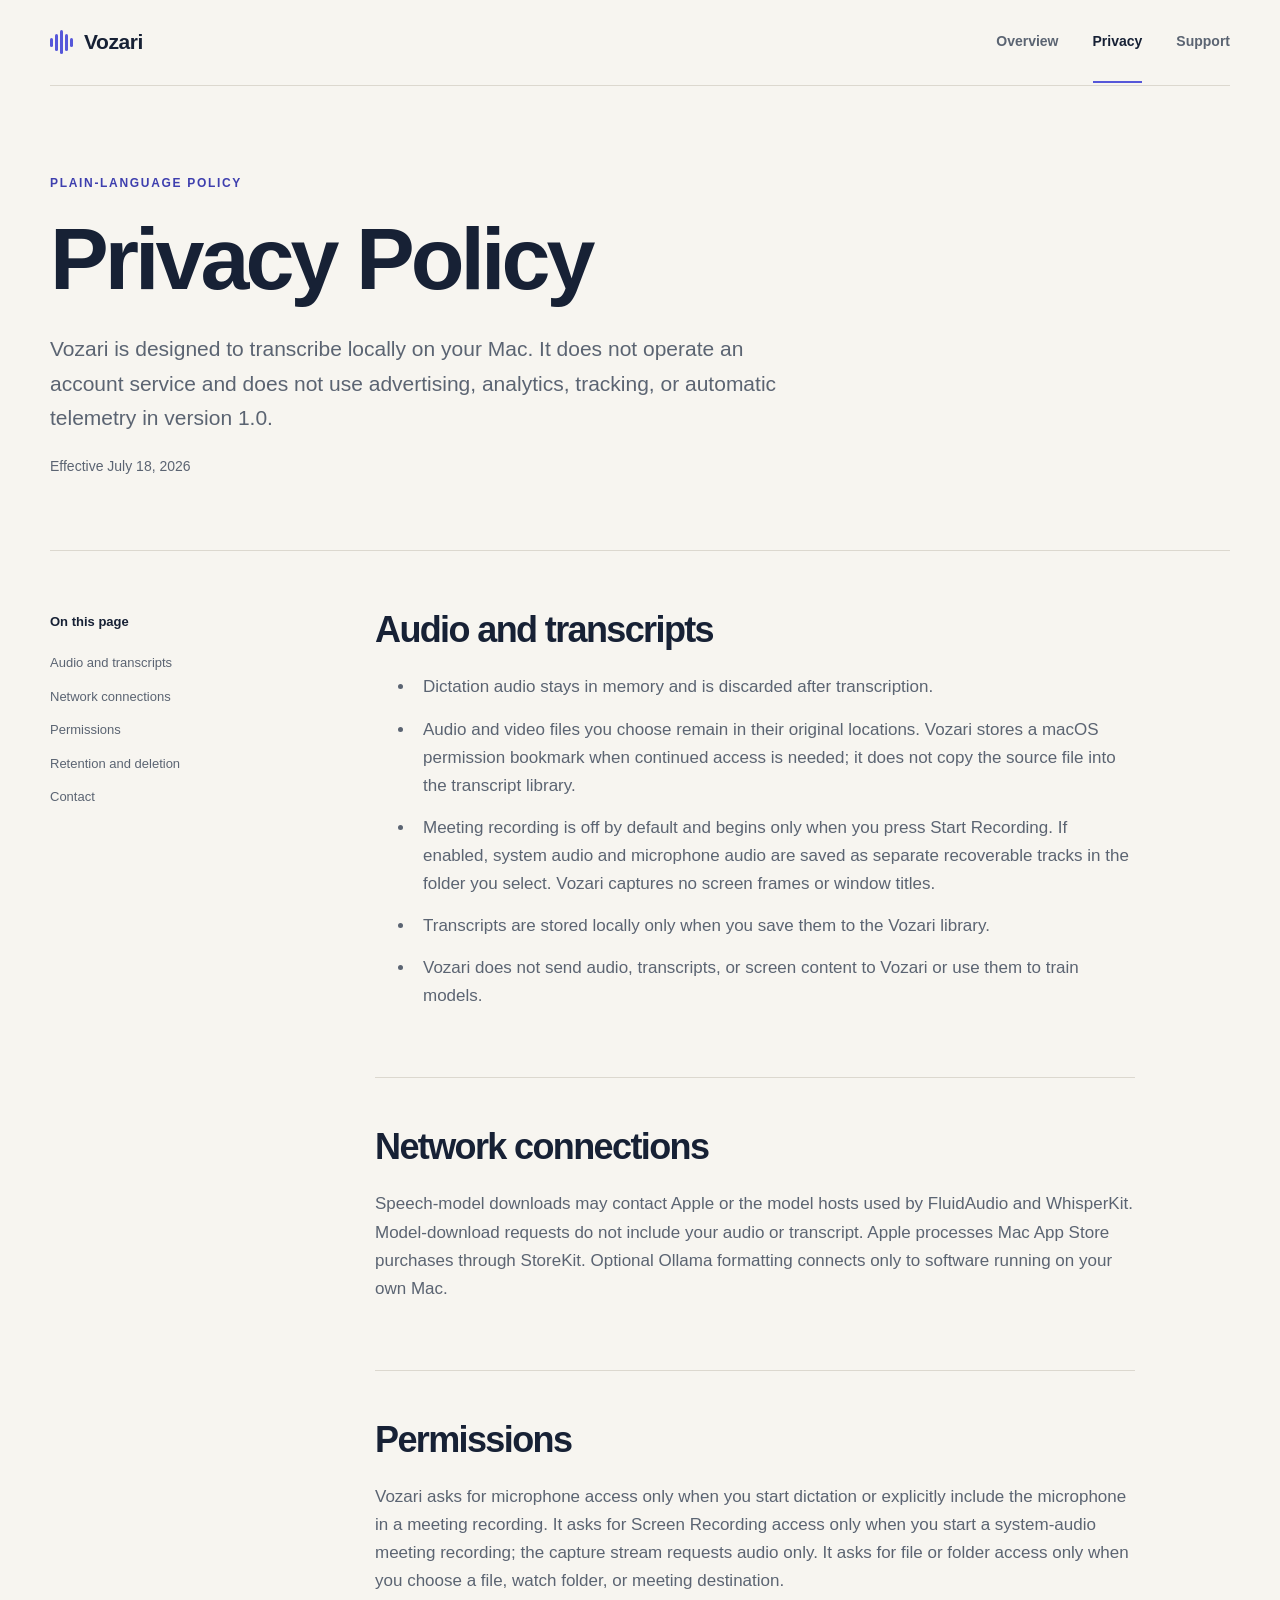
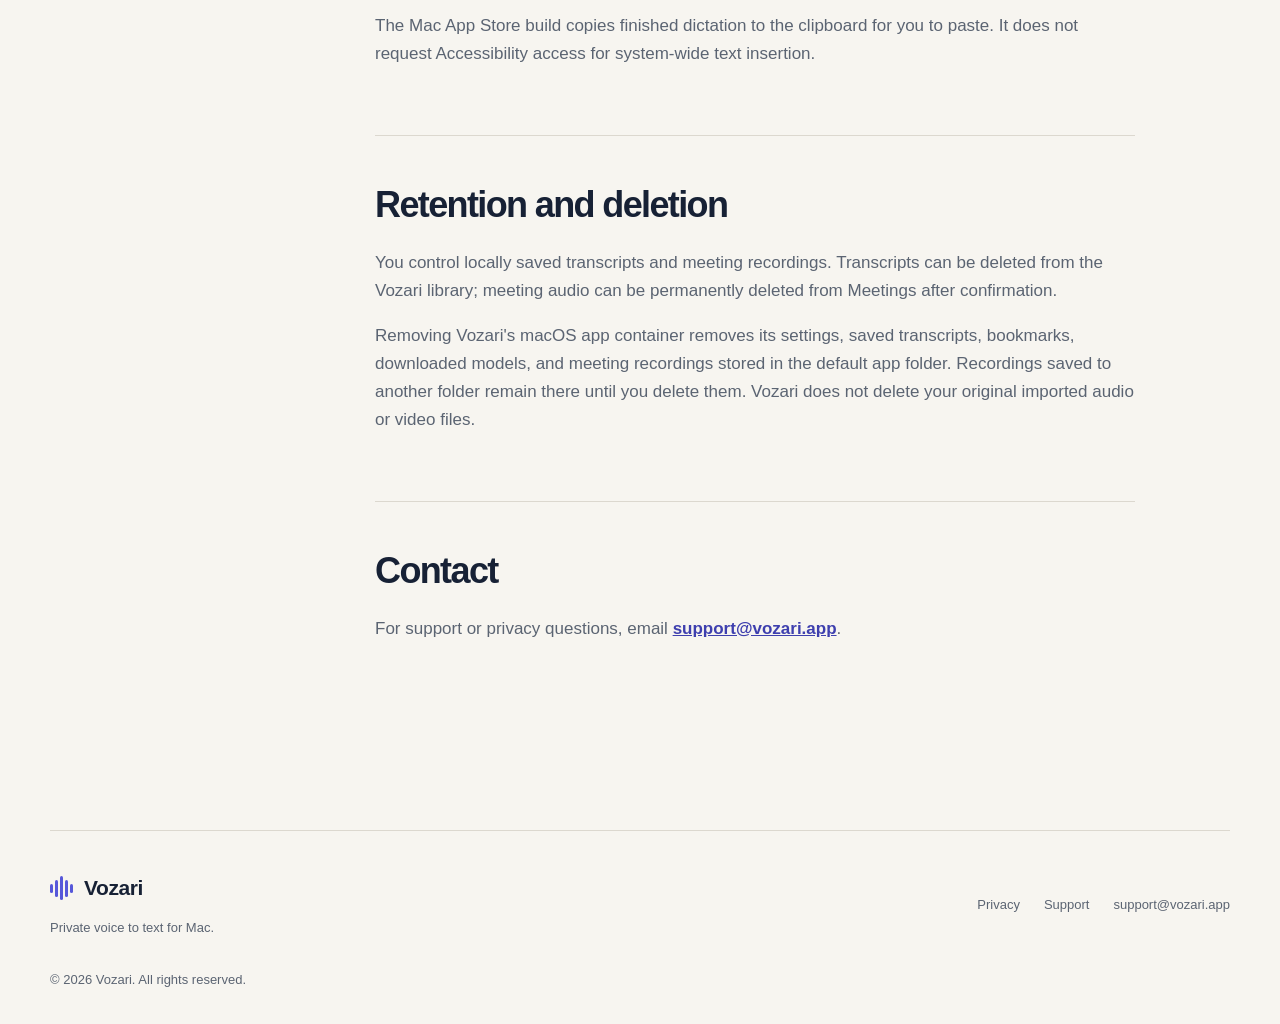
==== privacy/index.html @ 8a1f0684 "Publish Vozari privacy and support site" ====
<!doctype html>
<html lang="en">
<head>
  <meta charset="utf-8">
  <meta name="viewport" content="width=device-width, initial-scale=1">
  <title>Privacy Policy — Vozari</title>
  <meta name="description" content="How Vozari handles audio, transcripts, permissions, and network connections.">
  <meta name="theme-color" content="#f7f5f0">
  <link rel="canonical" href="https://kadin-hunter.github.io/Vozari-Portfolio/privacy/">
  <link rel="stylesheet" href="../styles.css">
</head>
<body>
  <a class="skip-link" href="#main-content">Skip to content</a>
  <header class="site-header">
    <a class="wordmark" href="../" aria-label="Vozari home"><span class="wordmark-mark" aria-hidden="true"><i></i><i></i><i></i><i></i><i></i></span>Vozari</a>
    <nav aria-label="Primary navigation"><a href="../">Overview</a><a href="./" aria-current="page">Privacy</a><a href="../support/">Support</a></nav>
  </header>
  <main class="document-page" id="main-content">
    <header class="document-hero">
      <p class="eyebrow">Plain-language policy</p>
      <h1>Privacy Policy</h1>
      <p class="document-summary">Vozari is designed to transcribe locally on your Mac. It does not operate an account service and does not use advertising, analytics, tracking, or automatic telemetry in version 1.0.</p>
      <p class="effective-date">Effective July 18, 2026</p>
    </header>
    <div class="document-layout">
      <aside class="document-nav" aria-label="Privacy policy sections"><p>On this page</p><a href="#audio">Audio and transcripts</a><a href="#network">Network connections</a><a href="#permissions">Permissions</a><a href="#retention">Retention and deletion</a><a href="#contact">Contact</a></aside>
      <article class="document-content">
        <section id="audio">
          <h2>Audio and transcripts</h2>
          <ul>
            <li>Dictation audio stays in memory and is discarded after transcription.</li>
            <li>Audio and video files you choose remain in their original locations. Vozari stores a macOS permission bookmark when continued access is needed; it does not copy the source file into the transcript library.</li>
            <li>Meeting recording is off by default and begins only when you press Start Recording. If enabled, system audio and microphone audio are saved as separate recoverable tracks in the folder you select. Vozari captures no screen frames or window titles.</li>
            <li>Transcripts are stored locally only when you save them to the Vozari library.</li>
            <li>Vozari does not send audio, transcripts, or screen content to Vozari or use them to train models.</li>
          </ul>
        </section>
        <section id="network"><h2>Network connections</h2><p>Speech-model downloads may contact Apple or the model hosts used by FluidAudio and WhisperKit. Model-download requests do not include your audio or transcript. Apple processes Mac App Store purchases through StoreKit. Optional Ollama formatting connects only to software running on your own Mac.</p></section>
        <section id="permissions"><h2>Permissions</h2><p>Vozari asks for microphone access only when you start dictation or explicitly include the microphone in a meeting recording. It asks for Screen Recording access only when you start a system-audio meeting recording; the capture stream requests audio only. It asks for file or folder access only when you choose a file, watch folder, or meeting destination.</p><p>The Mac App Store build copies finished dictation to the clipboard for you to paste. It does not request Accessibility access for system-wide text insertion.</p></section>
        <section id="retention"><h2>Retention and deletion</h2><p>You control locally saved transcripts and meeting recordings. Transcripts can be deleted from the Vozari library; meeting audio can be permanently deleted from Meetings after confirmation.</p><p>Removing Vozari's macOS app container removes its settings, saved transcripts, bookmarks, downloaded models, and meeting recordings stored in the default app folder. Recordings saved to another folder remain there until you delete them. Vozari does not delete your original imported audio or video files.</p></section>
        <section id="contact"><h2>Contact</h2><p>For support or privacy questions, email <a href="mailto:support@vozari.app">support@vozari.app</a>.</p></section>
      </article>
    </div>
  </main>
  <footer class="site-footer">
    <a class="wordmark footer-wordmark" href="../" aria-label="Vozari home"><span class="wordmark-mark" aria-hidden="true"><i></i><i></i><i></i><i></i><i></i></span>Vozari</a><p>Private voice to text for Mac.</p>
    <div class="footer-links"><a href="./">Privacy</a><a href="../support/">Support</a><a href="mailto:support@vozari.app">support@vozari.app</a></div><p class="copyright">© 2026 Vozari. All rights reserved.</p>
  </footer>
</body>
</html>
---- styles.css ----
:root{--ink:#172135;--muted:#5b6472;--paper:#f7f5f0;--line:#dcd8cf;--accent:#5657d9;--accent-dark:#3e3fae;--night:#18203b;--mint:#c8f0df}*{box-sizing:border-box}html{scroll-behavior:smooth}body{margin:0;background:var(--paper);color:var(--ink);font-family:ui-sans-serif,-apple-system,BlinkMacSystemFont,"SF Pro Text","Segoe UI",sans-serif;font-size:17px;line-height:1.65;text-rendering:optimizeLegibility}a{color:inherit}.skip-link{position:fixed;left:18px;top:14px;z-index:100;padding:10px 14px;background:var(--ink);color:#fff;transform:translateY(-160%);border-radius:8px}.skip-link:focus{transform:translateY(0)}.site-header,.site-footer,.hero,.feature-section,.privacy-callout,.closing,.document-page{width:min(1180px,calc(100% - 48px));margin-inline:auto}.site-header{min-height:86px;display:flex;align-items:center;justify-content:space-between;border-bottom:1px solid var(--line)}.wordmark{display:inline-flex;align-items:center;gap:11px;font-weight:760;font-size:21px;text-decoration:none;letter-spacing:-.02em}.wordmark-mark{height:24px;display:inline-flex;align-items:center;gap:2px}.wordmark-mark i{display:block;width:3px;border-radius:5px;background:var(--accent)}.wordmark-mark i:nth-child(1),.wordmark-mark i:nth-child(5){height:9px}.wordmark-mark i:nth-child(2),.wordmark-mark i:nth-child(4){height:17px}.wordmark-mark i:nth-child(3){height:24px}nav{display:flex;align-items:center;gap:34px;font-size:14px;font-weight:650}nav a{color:var(--muted);text-decoration:none;padding-block:28px;border-bottom:2px solid transparent}nav a:hover,nav a:focus-visible,nav a[aria-current=page]{color:var(--ink);border-color:var(--accent)}.hero{min-height:670px;display:grid;grid-template-columns:1.03fr .97fr;gap:72px;align-items:center;padding-block:78px 96px}.eyebrow{margin:0 0 18px;color:var(--accent-dark);font-size:12px;font-weight:780;letter-spacing:.14em;text-transform:uppercase}h1,h2,h3{margin-top:0;line-height:1.07;letter-spacing:-.045em}h1{font-size:clamp(58px,7vw,94px);margin-bottom:30px;font-weight:760}h2{font-size:clamp(38px,5vw,64px);font-weight:720}h3{font-size:24px;font-weight:700}.hero-lede{max-width:610px;color:var(--muted);font-size:21px;line-height:1.6;margin:0 0 32px}.hero-actions{display:flex;flex-wrap:wrap;gap:12px}.button{display:inline-flex;min-height:48px;align-items:center;justify-content:center;padding:0 20px;border:1px solid var(--ink);border-radius:9px;text-decoration:none;font-size:14px;font-weight:720;transition:transform .15s ease,background .15s ease}.button:hover{transform:translateY(-2px)}.button-primary{background:var(--ink);color:#fff}.button-primary:hover{background:var(--accent-dark)}.button-secondary{background:transparent;color:var(--ink)}.availability{margin:20px 0 0;color:var(--muted);font-size:13px}.voice-card{position:relative;background:var(--night);color:#fff;padding:27px;border-radius:18px;box-shadow:0 30px 70px rgba(24,32,59,.2);transform:rotate(1.3deg)}.voice-card:before{content:"";position:absolute;inset:-16px 18px 18px -16px;z-index:-1;border:1px solid #b9b5ac;border-radius:18px;transform:rotate(-2deg)}.voice-card-bar{display:flex;align-items:center;gap:9px;color:#d9dcef;font-size:13px}.status-dot{width:8px;height:8px;background:#ff736f;border-radius:50%;box-shadow:0 0 0 5px rgba(255,115,111,.12)}.timer{margin-left:auto;font-variant-numeric:tabular-nums;color:#9ca4c9}.waveform{height:128px;display:flex;align-items:center;justify-content:center;gap:7px;padding-top:24px}.waveform span{width:5px;border-radius:5px;background:linear-gradient(180deg,#a9aaff,#6ce0c0)}.transcript-line{margin:20px 0 28px;color:#f7f7fb;font-size:19px;line-height:1.55}.local-badge{display:inline-flex;align-items:center;gap:8px;border-top:1px solid rgba(255,255,255,.14);padding-top:18px;width:100%;color:#b8e8d7;font-size:13px}.feature-section{padding:112px 0;border-top:1px solid var(--line)}.section-intro{max-width:730px;margin-bottom:58px}.section-intro h2{margin-bottom:0}.feature-grid{display:grid;grid-template-columns:repeat(3,1fr);border-top:1px solid var(--line)}.feature-card{padding:35px 38px 25px 0;border-right:1px solid var(--line)}.feature-card+.feature-card{padding-left:38px}.feature-card:last-child{border-right:0}.feature-number{display:block;color:var(--accent);font:700 12px/1 ui-monospace,monospace;letter-spacing:.1em;margin-bottom:55px}.feature-card h3{margin-bottom:17px}.feature-card p{color:var(--muted);margin:0}.privacy-callout{background:var(--night);color:#fff;padding:78px 82px;margin-block:24px 112px;display:grid;grid-template-columns:1fr 1fr;gap:70px;border-radius:18px}.eyebrow.light{color:var(--mint)}.privacy-callout h2{margin-bottom:0}.privacy-copy{padding-top:29px}.privacy-copy p{color:#d6daeb;font-size:19px;margin:0 0 28px}.privacy-copy a,.contact-panel a{color:var(--mint);font-weight:700;text-decoration:none}.privacy-copy a:hover,.contact-panel a:hover{text-decoration:underline}.closing{text-align:center;padding:72px 0 126px}.closing h2{margin-bottom:16px}.closing p:not(.eyebrow){color:var(--muted);margin:0 0 27px}.site-footer{border-top:1px solid var(--line);padding:40px 0 34px;display:grid;grid-template-columns:1fr auto;gap:12px 40px;align-items:center;font-size:13px;color:var(--muted)}.footer-wordmark{color:var(--ink)}.site-footer>p{margin:0}.footer-links{display:flex;gap:24px;grid-column:2;grid-row:1/span 2}.footer-links a{text-decoration:none}.footer-links a:hover{color:var(--accent-dark);text-decoration:underline}.copyright{margin-top:18px!important}.document-page{padding:88px 0 120px}.document-hero{max-width:850px;padding-bottom:72px}.document-hero h1{font-size:clamp(52px,7vw,88px);margin-bottom:26px}.document-summary{font-size:21px;color:var(--muted);max-width:760px;margin:0 0 19px}.effective-date{color:var(--muted);font-size:14px;margin:0}.document-layout{display:grid;grid-template-columns:230px minmax(0,760px);gap:95px;border-top:1px solid var(--line);padding-top:60px}.document-nav{align-self:start;position:sticky;top:30px;display:flex;flex-direction:column;gap:12px;font-size:13px}.document-nav p{margin:0 0 8px;color:var(--ink);font-weight:760}.document-nav a{color:var(--muted);text-decoration:none}.document-nav a:hover{color:var(--accent-dark);text-decoration:underline}.document-content section{scroll-margin-top:30px;padding-bottom:50px;margin-bottom:50px;border-bottom:1px solid var(--line)}.document-content section:last-child{margin-bottom:0;border-bottom:0}.document-content h2{font-size:36px;margin-bottom:24px}.document-content p,.document-content li{color:var(--muted)}.document-content li{margin-bottom:14px;padding-left:8px}.document-content a{color:var(--accent-dark);font-weight:650}.support-hero .button{margin-top:16px}.support-details{display:grid;grid-template-columns:.8fr 1.2fr;gap:90px;border-block:1px solid var(--line);padding:60px 0;margin-bottom:100px}.support-details h2{font-size:44px;margin-bottom:0}.support-details>p{color:var(--muted);font-size:18px;margin:23px 0 0}.section-intro.compact h2{font-size:48px}.recovery-list{border-top:1px solid var(--line)}.recovery-item{display:grid;grid-template-columns:70px 1fr;gap:20px;padding:30px 0;border-bottom:1px solid var(--line)}.recovery-item>span{color:var(--accent);font:700 12px/1.3 ui-monospace,monospace;letter-spacing:.1em;padding-top:6px}.recovery-item h3{margin-bottom:9px;font-size:21px;letter-spacing:-.025em}.recovery-item p{margin:0;color:var(--muted);max-width:800px}.contact-panel{margin-top:110px;background:var(--night);color:#fff;padding:62px 70px;border-radius:18px;display:flex;align-items:end;justify-content:space-between;gap:40px}.contact-panel h2{margin-bottom:0;font-size:48px}.contact-panel a{font-size:18px;white-space:nowrap}@media(max-width:820px){.site-header,.site-footer,.hero,.feature-section,.privacy-callout,.closing,.document-page{width:min(100% - 32px,680px)}nav{gap:18px}nav a{padding-block:24px}.hero{grid-template-columns:1fr;min-height:0;gap:70px;padding-block:70px 90px}.voice-card{transform:none}.feature-grid{grid-template-columns:1fr}.feature-card,.feature-card+.feature-card{border-right:0;border-bottom:1px solid var(--line);padding:30px 0}.feature-card:last-child{border-bottom:0}.feature-number{margin-bottom:28px}.privacy-callout{grid-template-columns:1fr;padding:52px 40px;gap:10px}.document-layout{grid-template-columns:1fr;gap:50px}.document-nav{position:static;border-bottom:1px solid var(--line);padding-bottom:35px}.support-details{grid-template-columns:1fr;gap:10px}.contact-panel{align-items:start;flex-direction:column;padding:45px 38px}.site-footer{grid-template-columns:1fr}.footer-links{grid-column:1;grid-row:auto;flex-wrap:wrap}}@media(max-width:540px){body{font-size:16px}.site-header{min-height:72px}nav{gap:13px;font-size:12px}nav a{padding-block:20px}.wordmark{font-size:18px}.hero{padding-top:54px}h1{font-size:52px}.hero-lede,.document-summary{font-size:18px}.hero-actions{flex-direction:column;align-items:stretch}.voice-card{padding:22px}.waveform{gap:5px}.privacy-callout{padding:42px 28px;margin-bottom:80px}.document-page{padding-top:58px}.document-hero{padding-bottom:48px}.recovery-item{grid-template-columns:44px 1fr}.contact-panel a{font-size:15px;white-space:normal}}@media(prefers-reduced-motion:reduce){html{scroll-behavior:auto}.button{transition:none}}
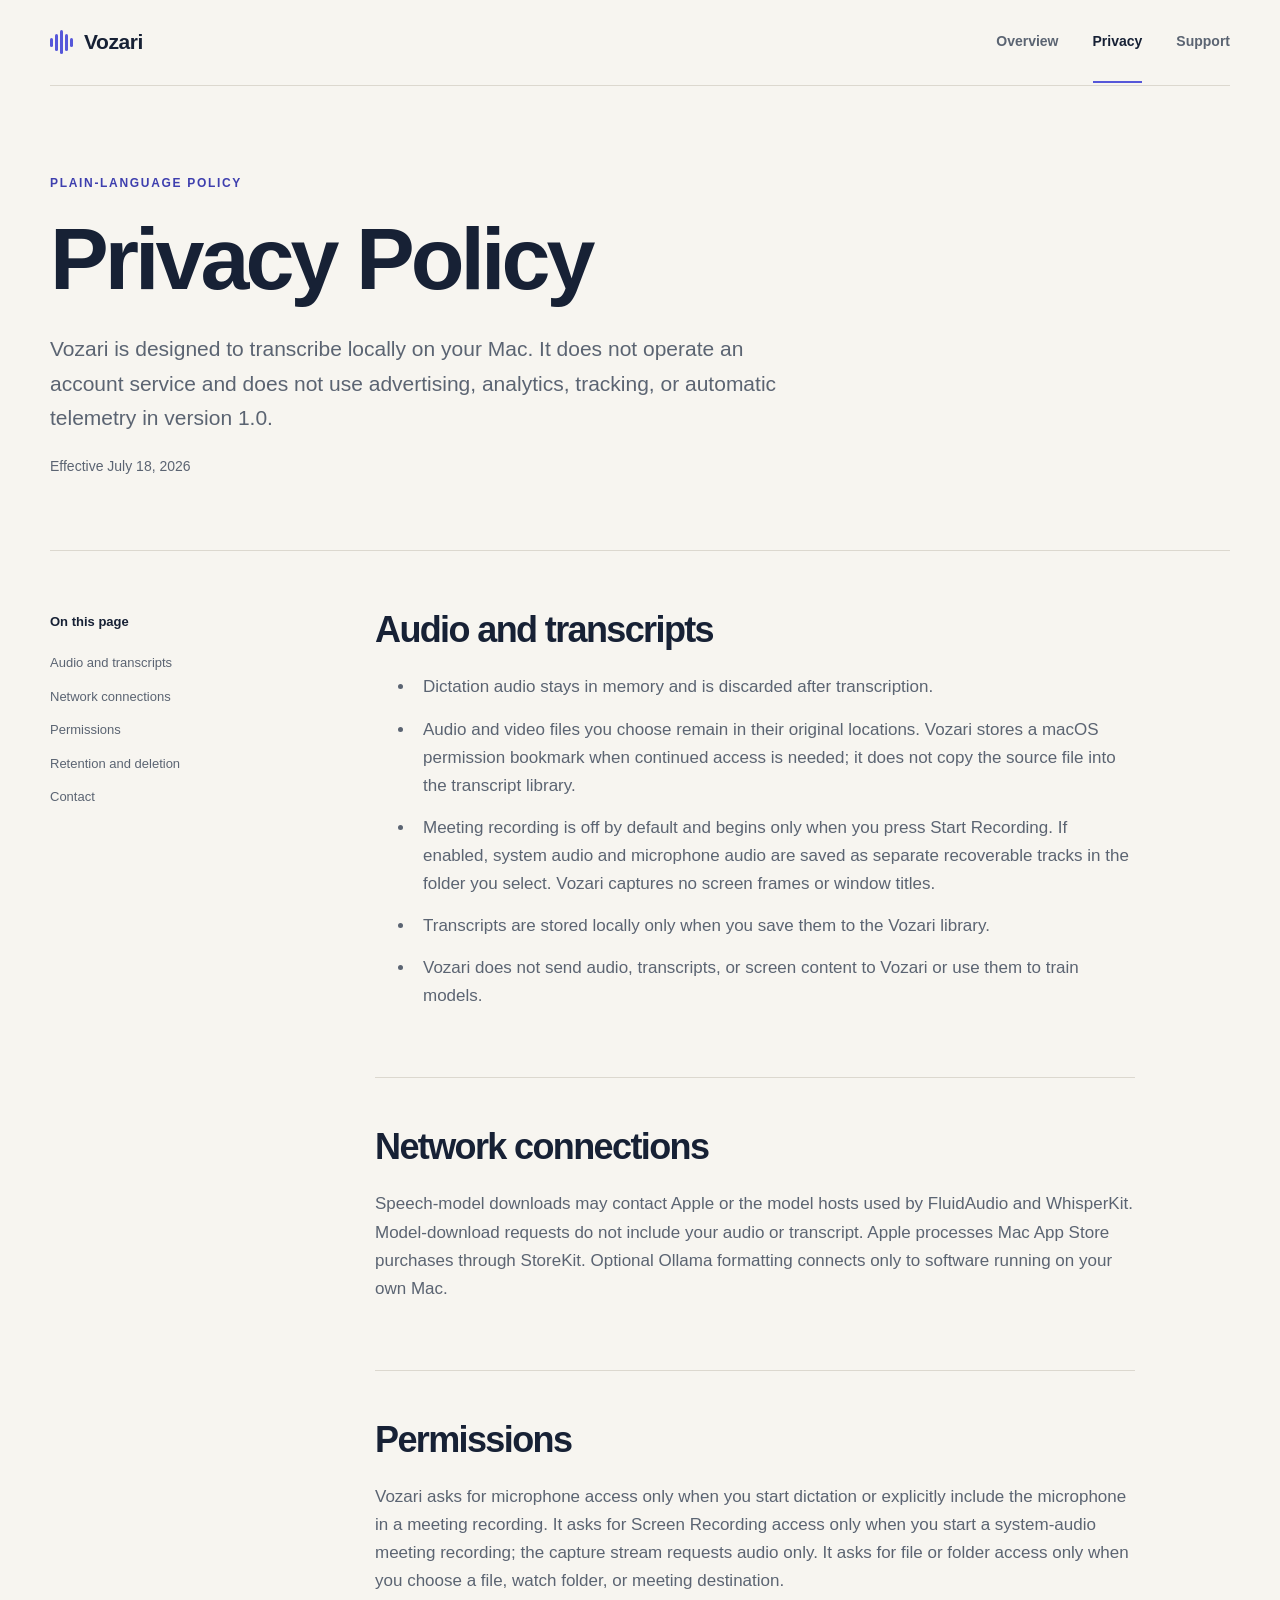
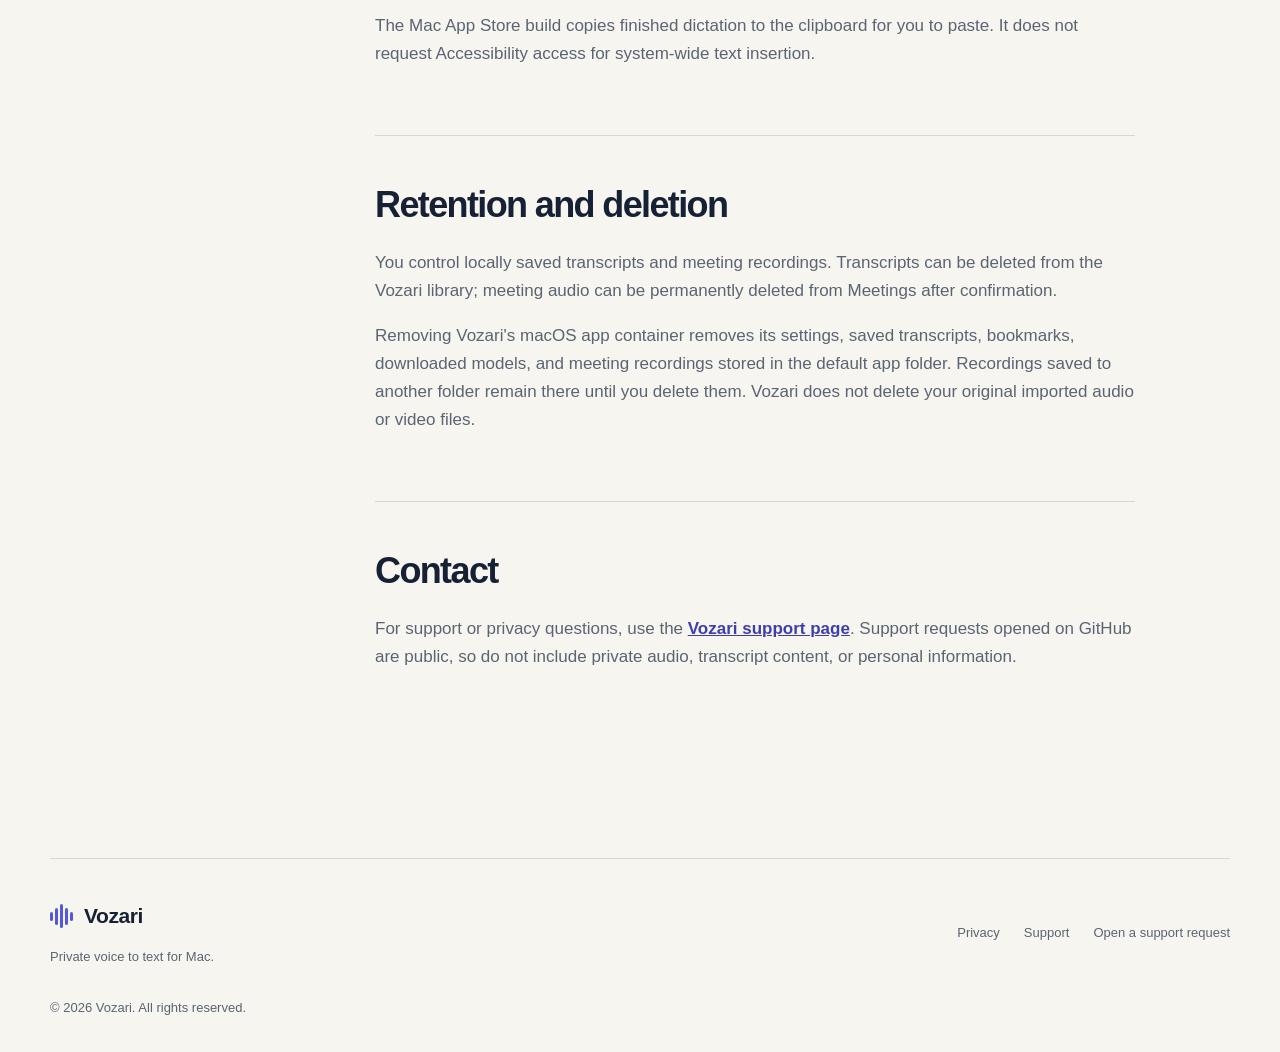
==== commit dbffc837: "Replace unavailable support email" ====
--- a/privacy/index.html
+++ b/privacy/index.html
@@ -38,13 +38,13 @@
         <section id="network"><h2>Network connections</h2><p>Speech-model downloads may contact Apple or the model hosts used by FluidAudio and WhisperKit. Model-download requests do not include your audio or transcript. Apple processes Mac App Store purchases through StoreKit. Optional Ollama formatting connects only to software running on your own Mac.</p></section>
         <section id="permissions"><h2>Permissions</h2><p>Vozari asks for microphone access only when you start dictation or explicitly include the microphone in a meeting recording. It asks for Screen Recording access only when you start a system-audio meeting recording; the capture stream requests audio only. It asks for file or folder access only when you choose a file, watch folder, or meeting destination.</p><p>The Mac App Store build copies finished dictation to the clipboard for you to paste. It does not request Accessibility access for system-wide text insertion.</p></section>
         <section id="retention"><h2>Retention and deletion</h2><p>You control locally saved transcripts and meeting recordings. Transcripts can be deleted from the Vozari library; meeting audio can be permanently deleted from Meetings after confirmation.</p><p>Removing Vozari's macOS app container removes its settings, saved transcripts, bookmarks, downloaded models, and meeting recordings stored in the default app folder. Recordings saved to another folder remain there until you delete them. Vozari does not delete your original imported audio or video files.</p></section>
-        <section id="contact"><h2>Contact</h2><p>For support or privacy questions, email <a href="mailto:support@vozari.app">support@vozari.app</a>.</p></section>
+        <section id="contact"><h2>Contact</h2><p>For support or privacy questions, use the <a href="../support/">Vozari support page</a>. Support requests opened on GitHub are public, so do not include private audio, transcript content, or personal information.</p></section>
       </article>
     </div>
   </main>
   <footer class="site-footer">
     <a class="wordmark footer-wordmark" href="../" aria-label="Vozari home"><span class="wordmark-mark" aria-hidden="true"><i></i><i></i><i></i><i></i><i></i></span>Vozari</a><p>Private voice to text for Mac.</p>
-    <div class="footer-links"><a href="./">Privacy</a><a href="../support/">Support</a><a href="mailto:support@vozari.app">support@vozari.app</a></div><p class="copyright">© 2026 Vozari. All rights reserved.</p>
+    <div class="footer-links"><a href="./">Privacy</a><a href="../support/">Support</a><a href="https://github.com/Kadin-Hunter/Vozari-Portfolio/issues/new">Open a support request</a></div><p class="copyright">© 2026 Vozari. All rights reserved.</p>
   </footer>
 </body>
 </html>
